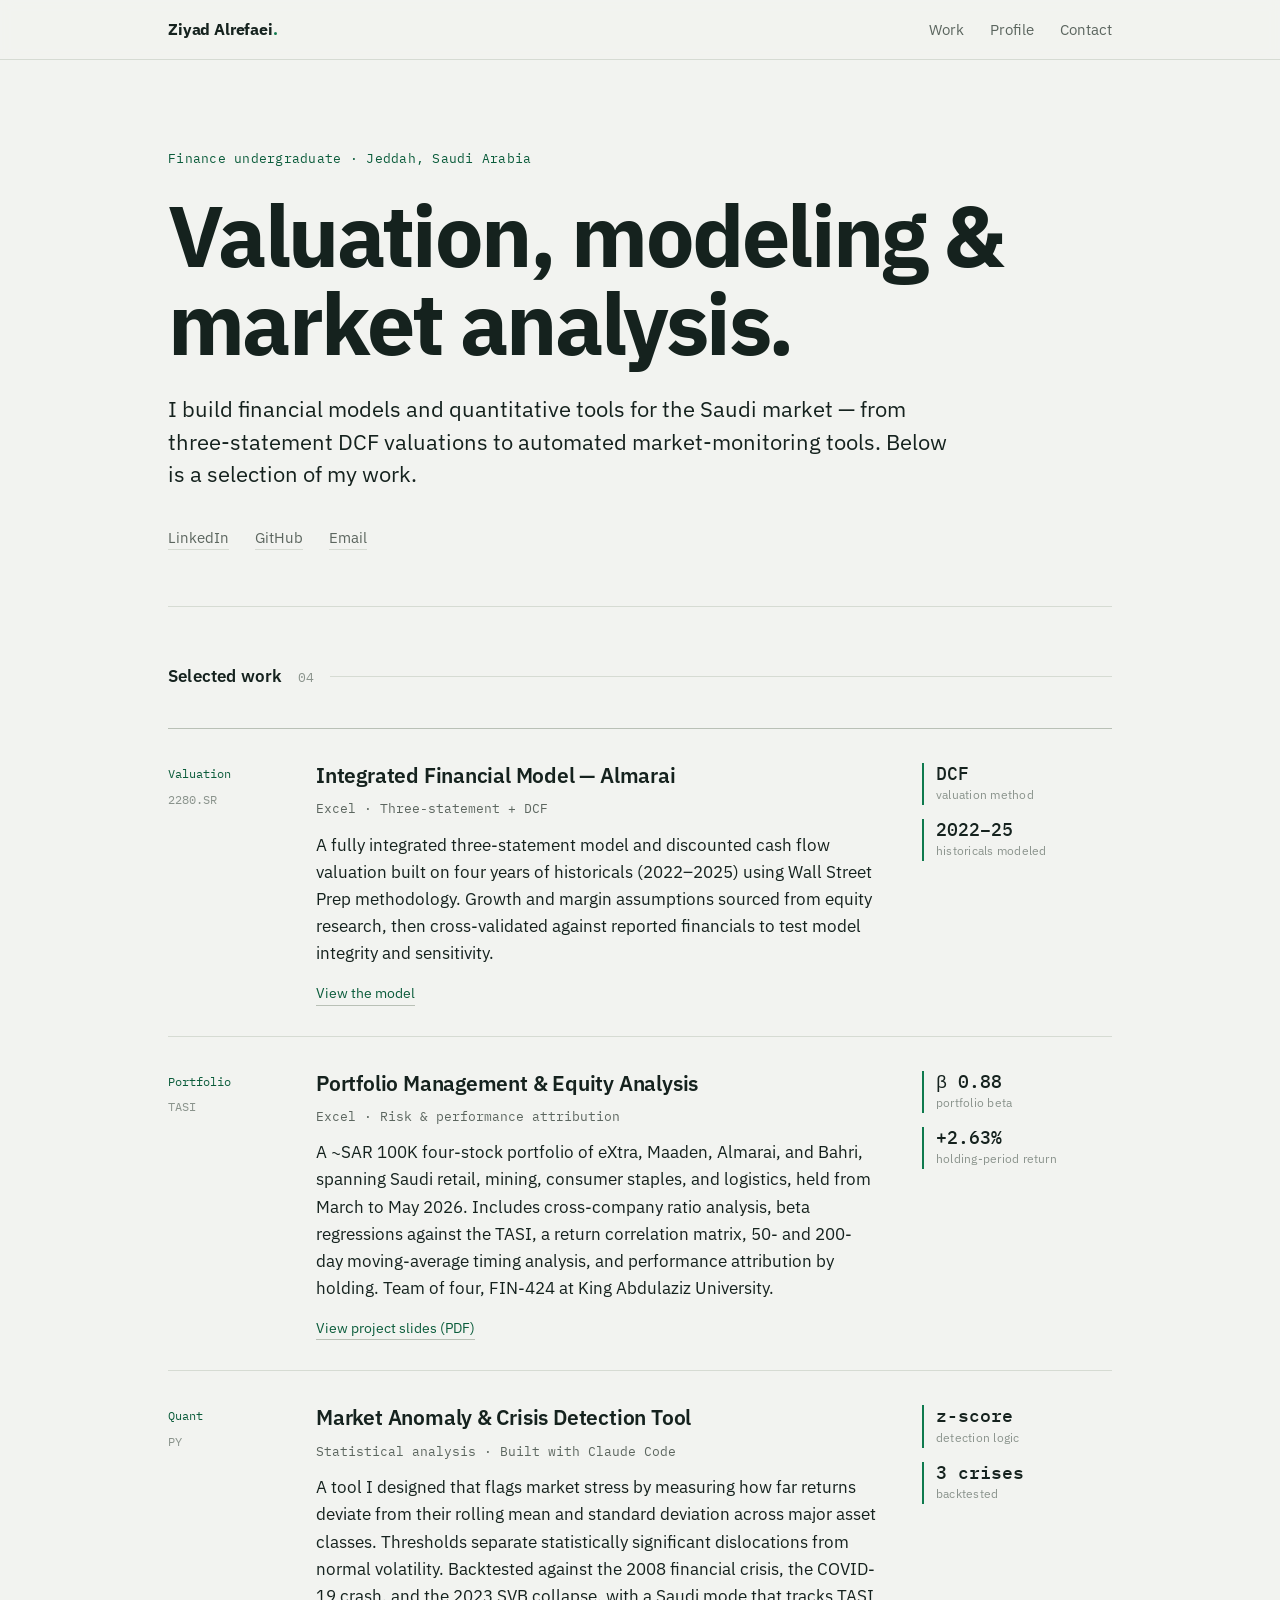
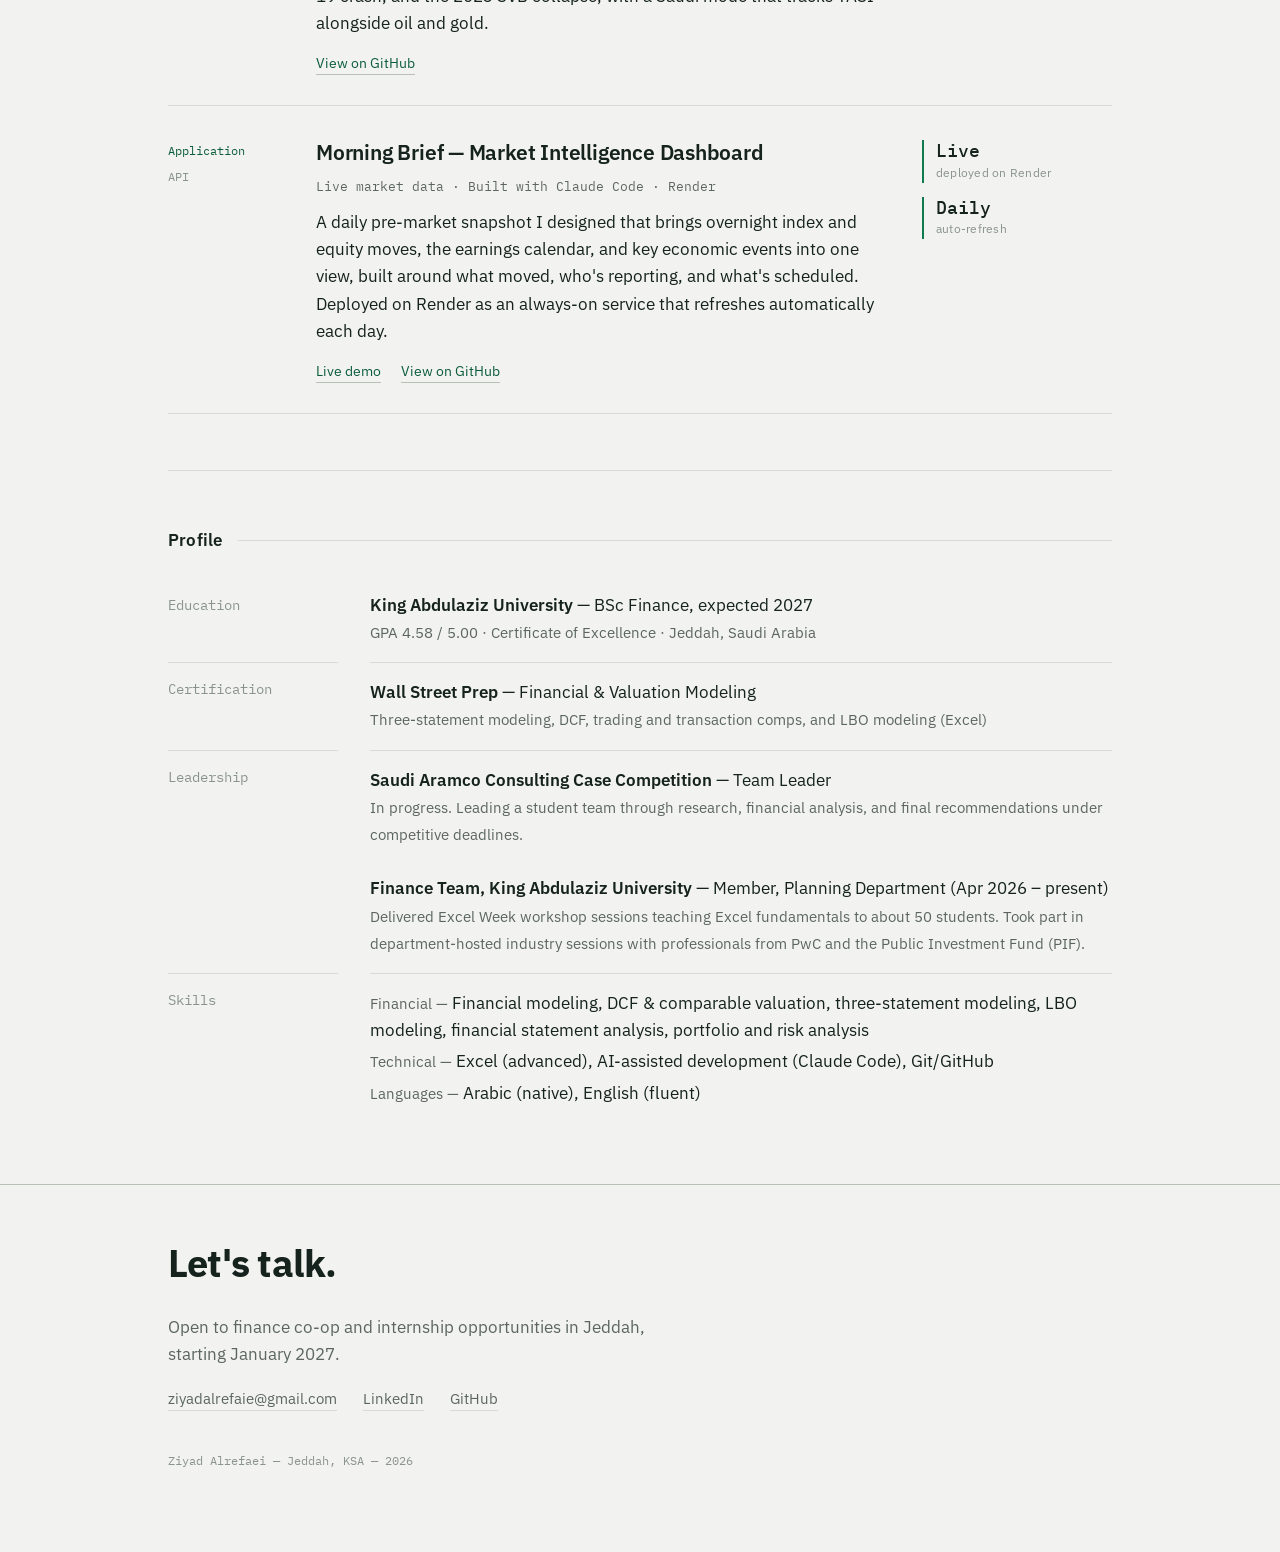
==== index.html @ aa18e40a "Add files via upload" ====
<!DOCTYPE html>
<html lang="en">
<head>
<meta charset="UTF-8">
<meta name="viewport" content="width=device-width, initial-scale=1.0">
<title>Ziyad Alrefaei — Finance</title>
<meta name="description" content="Ziyad Alrefaei — finance undergraduate focused on valuation, financial modeling, and quantitative market analysis. Selected projects.">
<link rel="preconnect" href="https://fonts.googleapis.com">
<link rel="preconnect" href="https://fonts.gstatic.com" crossorigin>
<link href="https://fonts.googleapis.com/css2?family=IBM+Plex+Mono:wght@400;500&family=IBM+Plex+Sans:wght@400;500;600;700&display=swap" rel="stylesheet">
<style>
  :root{
    --paper:#F2F3F0;
    --ink:#15221E;
    --muted:#5C665F;
    --faint:#8A938C;
    --line:#D6DBD3;
    --line-strong:#B9C0B6;
    --accent:#0F7A4E;
    --accent-deep:#0B5C3B;
    --down:#B23A2E;
    --maxw:1000px;
  }
  *{box-sizing:border-box;}
  html{scroll-behavior:smooth;}
  body{
    margin:0;
    background:var(--paper);
    color:var(--ink);
    font-family:"IBM Plex Sans",system-ui,sans-serif;
    font-size:17px;
    line-height:1.6;
    -webkit-font-smoothing:antialiased;
  }
  .mono{font-family:"IBM Plex Mono",ui-monospace,monospace;font-variant-numeric:tabular-nums;}
  a{color:var(--accent-deep);text-decoration:none;border-bottom:1px solid var(--line-strong);transition:border-color .15s ease,color .15s ease;}
  a:hover{color:var(--accent);border-color:var(--accent);}
  .wrap{max-width:var(--maxw);margin:0 auto;padding:0 28px;}

  /* Header */
  header.top{
    position:sticky;top:0;z-index:10;
    background:color-mix(in srgb,var(--paper) 88%, transparent);
    backdrop-filter:saturate(120%) blur(6px);
    border-bottom:1px solid var(--line);
  }
  .top .wrap{display:flex;align-items:baseline;justify-content:space-between;padding-top:16px;padding-bottom:16px;gap:20px;}
  .wordmark{font-weight:700;letter-spacing:-.01em;font-size:1rem;border:none;color:var(--ink);}
  .wordmark .dot{color:var(--accent);}
  nav.top-nav a{border:none;color:var(--muted);font-size:.92rem;margin-left:22px;}
  nav.top-nav a:hover{color:var(--accent);}
  @media(max-width:560px){nav.top-nav a{margin-left:16px;font-size:.85rem;}}

  /* Hero */
  .hero{padding:88px 0 56px;}
  .hero .role{
    font-family:"IBM Plex Mono",monospace;font-size:.82rem;letter-spacing:.02em;
    color:var(--accent-deep);margin:0 0 22px;
  }
  .hero h1{
    font-weight:700;letter-spacing:-.03em;line-height:1.02;margin:0;
    font-size:clamp(2.7rem,8vw,5.4rem);
  }
  .hero .lede{
    max-width:60ch;margin:26px 0 0;font-size:clamp(1.05rem,2.3vw,1.35rem);
    color:var(--ink);line-height:1.5;
  }
  .contacts{margin-top:34px;display:flex;flex-wrap:wrap;gap:10px 26px;font-size:.95rem;}
  .contacts a{color:var(--muted);border-color:var(--line);}
  .contacts a:hover{color:var(--accent);border-color:var(--accent);}

  /* Section scaffolding */
  section{padding:56px 0;border-top:1px solid var(--line);}
  .sec-head{display:flex;align-items:baseline;gap:16px;margin-bottom:38px;}
  .sec-head h2{font-size:1.05rem;font-weight:600;letter-spacing:.01em;margin:0;}
  .sec-head .count{font-family:"IBM Plex Mono",monospace;font-size:.8rem;color:var(--faint);}
  .sec-head .rule{flex:1;height:1px;background:var(--line);align-self:center;}

  /* Projects — tearsheet rows */
  .project{
    display:grid;
    grid-template-columns:120px 1fr 190px;
    gap:28px;
    padding:30px 0;
    border-bottom:1px solid var(--line);
  }
  .project:first-of-type{border-top:1px solid var(--line-strong);}
  .p-tag{
    font-family:"IBM Plex Mono",monospace;font-size:.78rem;color:var(--accent-deep);
    padding-top:5px;
  }
  .p-tag .ticker{display:block;color:var(--faint);margin-top:6px;}
  .p-main h3{margin:0;font-size:1.3rem;font-weight:600;letter-spacing:-.01em;}
  .p-stack{font-family:"IBM Plex Mono",monospace;font-size:.8rem;color:var(--muted);margin:7px 0 12px;}
  .p-desc{margin:0;color:var(--ink);max-width:56ch;}
  .p-links{margin-top:14px;display:flex;gap:20px;font-size:.9rem;}
  .p-stats{display:flex;flex-direction:column;gap:14px;padding-top:4px;}
  .stat{border-left:2px solid var(--accent);padding-left:12px;}
  .stat .v{font-family:"IBM Plex Mono",monospace;font-size:1.15rem;font-weight:500;line-height:1.1;}
  .stat .k{font-size:.74rem;color:var(--faint);letter-spacing:.02em;margin-top:3px;}
  @media(max-width:760px){
    .project{grid-template-columns:1fr;gap:14px;padding:26px 0;}
    .p-stats{flex-direction:row;flex-wrap:wrap;gap:20px 28px;}
  }

  /* Definition-style blocks (education, skills, experience) */
  .rows{display:grid;grid-template-columns:170px 1fr;gap:10px 32px;}
  .rows dt{color:var(--faint);font-size:.85rem;font-family:"IBM Plex Mono",monospace;padding-top:3px;}
  .rows dd{margin:0;}
  .rows dd + dt{border-top:1px solid var(--line);padding-top:16px;margin-top:6px;}
  .rows dt.brk{border-top:1px solid var(--line);padding-top:16px;margin-top:6px;}
  .rows dd.brk{border-top:1px solid var(--line);padding-top:16px;margin-top:6px;}
  .rows strong{font-weight:600;}
  .rows .meta{color:var(--muted);font-size:.95rem;}
  @media(max-width:620px){.rows{grid-template-columns:1fr;gap:6px;}.rows dd.brk,.rows dt.brk{border-top:none;padding-top:0;margin-top:0;}.rows dd{margin-bottom:14px;}}

  .skillline{margin:0 0 4px;}
  .skillline .items{color:var(--ink);}

  /* Footer */
  footer{border-top:1px solid var(--line-strong);padding:48px 0 70px;}
  footer h2{font-size:clamp(1.6rem,4vw,2.4rem);font-weight:700;letter-spacing:-.02em;margin:0 0 20px;}
  footer .contacts{margin-top:8px;}
  .colophon{margin-top:40px;font-family:"IBM Plex Mono",monospace;font-size:.75rem;color:var(--faint);}

  /* One deliberate page-load reveal */
  @media(prefers-reduced-motion:no-preference){
    .reveal{opacity:0;transform:translateY(10px);animation:rise .7s cubic-bezier(.2,.7,.2,1) forwards;}
    .reveal.d1{animation-delay:.06s;} .reveal.d2{animation-delay:.14s;} .reveal.d3{animation-delay:.22s;}
    @keyframes rise{to{opacity:1;transform:none;}}
  }
</style>
</head>
<body>

<header class="top">
  <div class="wrap">
    <a href="#top" class="wordmark">Ziyad Alrefaei<span class="dot">.</span></a>
    <nav class="top-nav">
      <a href="#work">Work</a>
      <a href="#profile">Profile</a>
      <a href="#contact">Contact</a>
    </nav>
  </div>
</header>

<main id="top">
  <div class="wrap">
    <section class="hero" style="border-top:none;">
      <p class="role reveal">Finance undergraduate · Jeddah, Saudi Arabia</p>
      <h1 class="reveal d1">Valuation, modeling &amp; market analysis.</h1>
      <p class="lede reveal d2">I build financial models and quantitative tools for the Saudi market — from three-statement DCF valuations to automated market-monitoring tools. Below is a selection of my work.</p>
      <div class="contacts reveal d3">
        <a href="https://www.linkedin.com/in/ziyad-alrefaei-849bb6348">LinkedIn</a>
        <a href="https://github.com/Ziyad115">GitHub</a>
        <a href="mailto:ziyadalrefaie@gmail.com">Email</a>
      </div>
    </section>
  </div>

  <div class="wrap">
    <section id="work">
      <div class="sec-head">
        <h2>Selected work</h2>
        <span class="count">04</span>
        <span class="rule"></span>
      </div>

      <!-- Project 1 -->
      <article class="project">
        <div class="p-tag">Valuation<span class="ticker">2280.SR</span></div>
        <div class="p-main">
          <h3>Integrated Financial Model — Almarai</h3>
          <p class="p-stack">Excel · Three-statement + DCF</p>
          <p class="p-desc">A fully integrated three-statement model and discounted cash flow valuation built on four years of historicals (2022–2025) using Wall Street Prep methodology. Growth and margin assumptions sourced from equity research, then cross-validated against reported financials to test model integrity and sensitivity.</p>
          <div class="p-links">
            <a href="files/Almarai_3-Statement-DCF-Linked_.htm">View the model</a>
          </div>
        </div>
        <div class="p-stats">
          <!-- Replace with your result, e.g. <div class="v">SAR 52.40</div><div class="k">implied share price</div> -->
          <div class="stat"><div class="v">DCF</div><div class="k">valuation method</div></div>
          <div class="stat"><div class="v">2022–25</div><div class="k">historicals modeled</div></div>
        </div>
      </article>

      <!-- Project 2 -->
      <article class="project">
        <div class="p-tag">Portfolio<span class="ticker">TASI</span></div>
        <div class="p-main">
          <h3>Portfolio Management &amp; Equity Analysis</h3>
          <p class="p-stack">Excel · Risk &amp; performance attribution</p>
          <p class="p-desc">A ~SAR 100K four-stock portfolio of eXtra, Maaden, Almarai, and Bahri, spanning Saudi retail, mining, consumer staples, and logistics, held from March to May 2026. Includes cross-company ratio analysis, beta regressions against the TASI, a return correlation matrix, 50- and 200-day moving-average timing analysis, and performance attribution by holding. Team of four, FIN-424 at King Abdulaziz University.</p>
          <div class="p-links">
            <a href="files/tasi-portfolio-project.pdf">View project slides (PDF)</a>
          </div>
        </div>
        <div class="p-stats">
          <div class="stat"><div class="v">β 0.88</div><div class="k">portfolio beta</div></div>
          <div class="stat"><div class="v">+2.63%</div><div class="k">holding-period return</div></div>
        </div>
      </article>

      <!-- Project 3 -->
      <article class="project">
        <div class="p-tag">Quant<span class="ticker">PY</span></div>
        <div class="p-main">
          <h3>Market Anomaly &amp; Crisis Detection Tool</h3>
          <p class="p-stack">Statistical analysis · Built with Claude Code</p>
          <p class="p-desc">A tool I designed that flags market stress by measuring how far returns deviate from their rolling mean and standard deviation across major asset classes. Thresholds separate statistically significant dislocations from normal volatility. Backtested against the 2008 financial crisis, the COVID-19 crash, and the 2023 SVB collapse, with a Saudi mode that tracks TASI alongside oil and gold.</p>
          <div class="p-links">
            <a href="https://github.com/Ziyad115">View on GitHub</a>
          </div>
        </div>
        <div class="p-stats">
          <div class="stat"><div class="v">z-score</div><div class="k">detection logic</div></div>
          <div class="stat"><div class="v">3 crises</div><div class="k">backtested</div></div>
        </div>
      </article>

      <!-- Project 4 -->
      <article class="project">
        <div class="p-tag">Application<span class="ticker">API</span></div>
        <div class="p-main">
          <h3>Morning Brief — Market Intelligence Dashboard</h3>
          <p class="p-stack">Live market data · Built with Claude Code · Render</p>
          <p class="p-desc">A daily pre-market snapshot I designed that brings overnight index and equity moves, the earnings calendar, and key economic events into one view, built around what moved, who's reporting, and what's scheduled. Deployed on Render as an always-on service that refreshes automatically each day.</p>
          <div class="p-links">
            <!-- Paste your Render URL here, or delete this line if the app isn't public -->
            <a href="#" data-replace="live-url">Live demo</a>
            <a href="https://github.com/Ziyad115">View on GitHub</a>
          </div>
        </div>
        <div class="p-stats">
          <div class="stat"><div class="v">Live</div><div class="k">deployed on Render</div></div>
          <div class="stat"><div class="v">Daily</div><div class="k">auto-refresh</div></div>
        </div>
      </article>
    </section>

    <section id="profile">
      <div class="sec-head">
        <h2>Profile</h2>
        <span class="rule"></span>
      </div>
      <dl class="rows">
        <dt>Education</dt>
        <dd>
          <strong>King Abdulaziz University</strong> — BSc Finance, expected 2027<br>
          <span class="meta">GPA 4.58 / 5.00 · Certificate of Excellence · Jeddah, Saudi Arabia</span>
        </dd>

        <dt class="brk">Certification</dt>
        <dd class="brk"><strong>Wall Street Prep</strong> — Financial &amp; Valuation Modeling<br>
          <span class="meta">Three-statement modeling, DCF, trading and transaction comps, and LBO modeling (Excel)</span></dd>

        <dt class="brk">Leadership</dt>
        <dd class="brk">
          <strong>Saudi Aramco Consulting Case Competition</strong> — Team Leader<br>
          <span class="meta">In progress. Leading a student team through research, financial analysis, and final recommendations under competitive deadlines.</span>
          <br><br>
          <strong>Finance Team, King Abdulaziz University</strong> — Member, Planning Department (Apr 2026 – present)<br>
          <span class="meta">Delivered Excel Week workshop sessions teaching Excel fundamentals to about 50 students. Took part in department-hosted industry sessions with professionals from PwC and the Public Investment Fund (PIF).</span>
        </dd>

        <dt class="brk">Skills</dt>
        <dd class="brk">
          <p class="skillline"><span class="meta">Financial —</span> <span class="items">Financial modeling, DCF &amp; comparable valuation, three-statement modeling, LBO modeling, financial statement analysis, portfolio and risk analysis</span></p>
          <p class="skillline"><span class="meta">Technical —</span> <span class="items">Excel (advanced), AI-assisted development (Claude Code), Git/GitHub</span></p>
          <p class="skillline"><span class="meta">Languages —</span> <span class="items">Arabic (native), English (fluent)</span></p>
        </dd>
      </dl>
    </section>
  </div>

  <footer id="contact">
    <div class="wrap">
      <h2>Let's talk.</h2>
      <p class="meta" style="max-width:48ch;color:var(--muted);">Open to finance co-op and internship opportunities in Jeddah, starting January 2027.</p>
      <div class="contacts">
        <a href="mailto:ziyadalrefaie@gmail.com">ziyadalrefaie@gmail.com</a>
        <a href="https://www.linkedin.com/in/ziyad-alrefaei-849bb6348">LinkedIn</a>
        <a href="https://github.com/Ziyad115">GitHub</a>
      </div>
      <p class="colophon">Ziyad Alrefaei — Jeddah, KSA — 2026</p>
    </div>
  </footer>
</main>

</body>
</html>
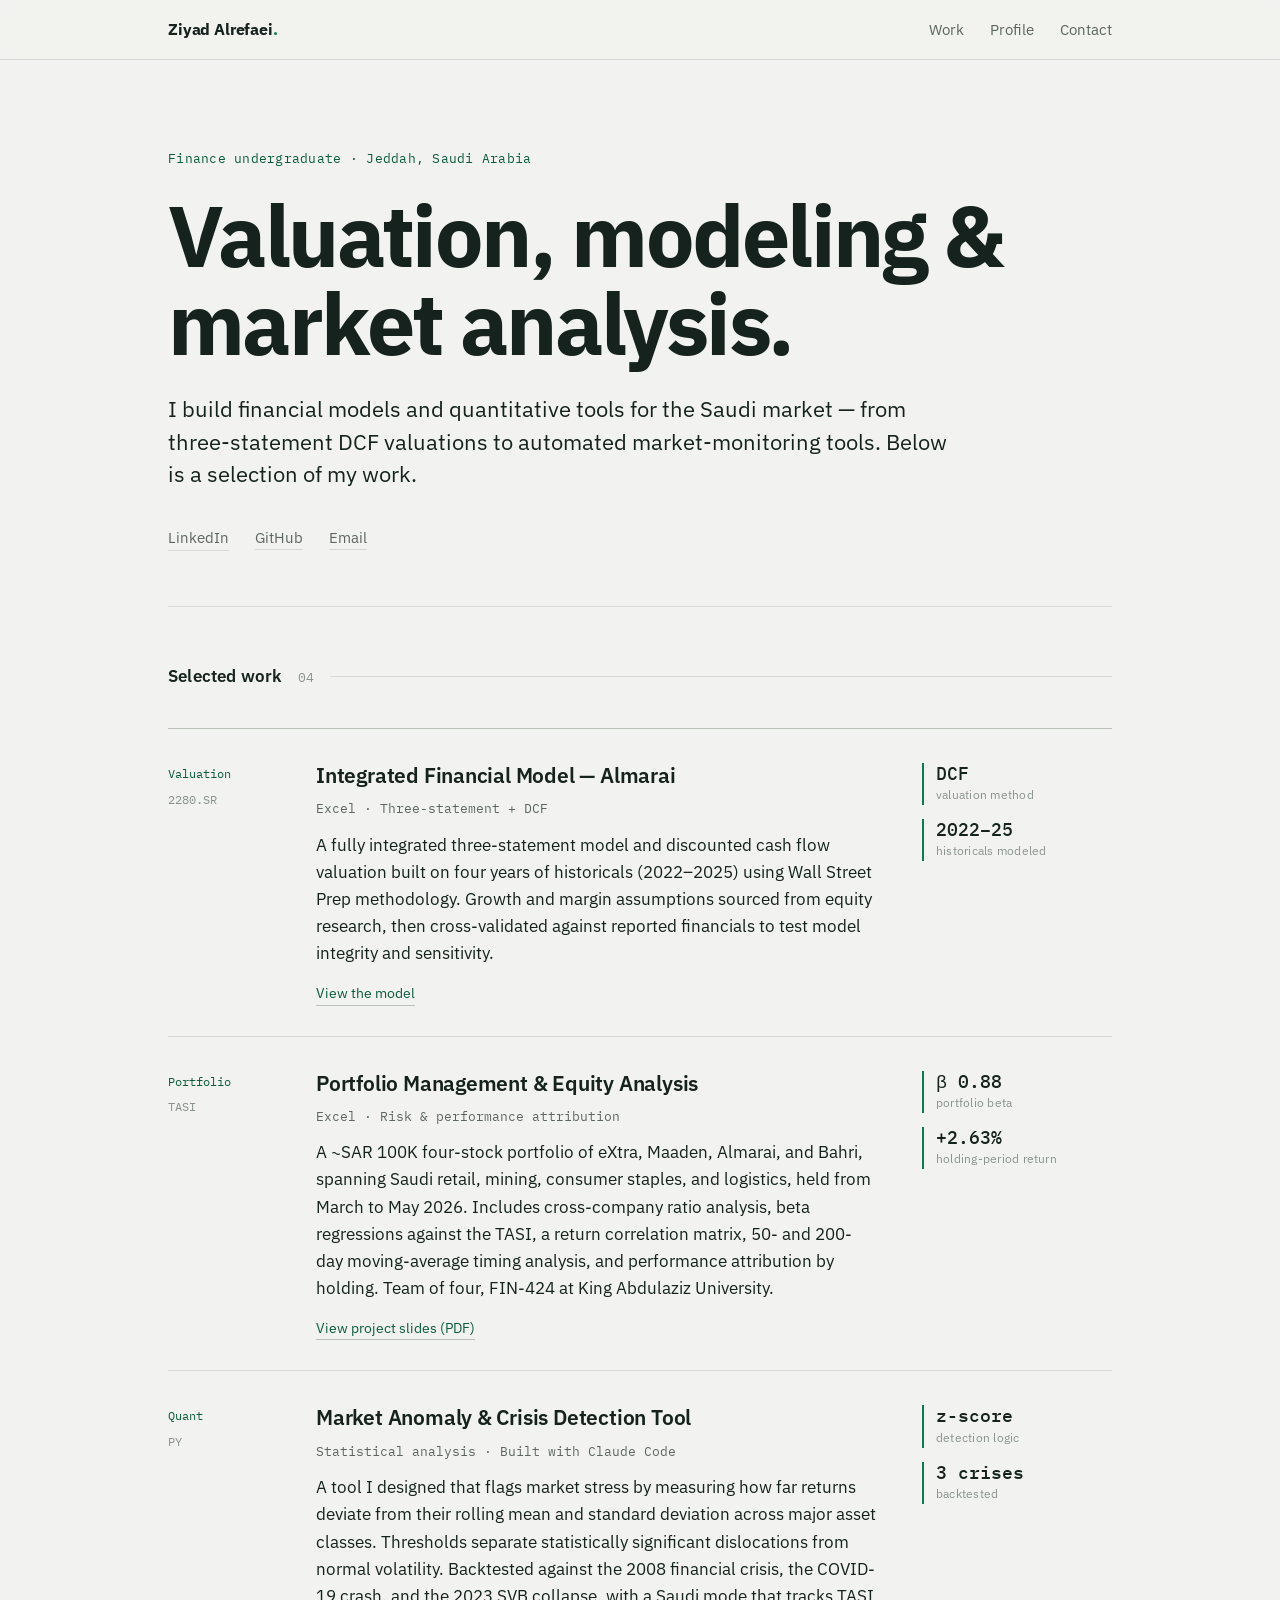
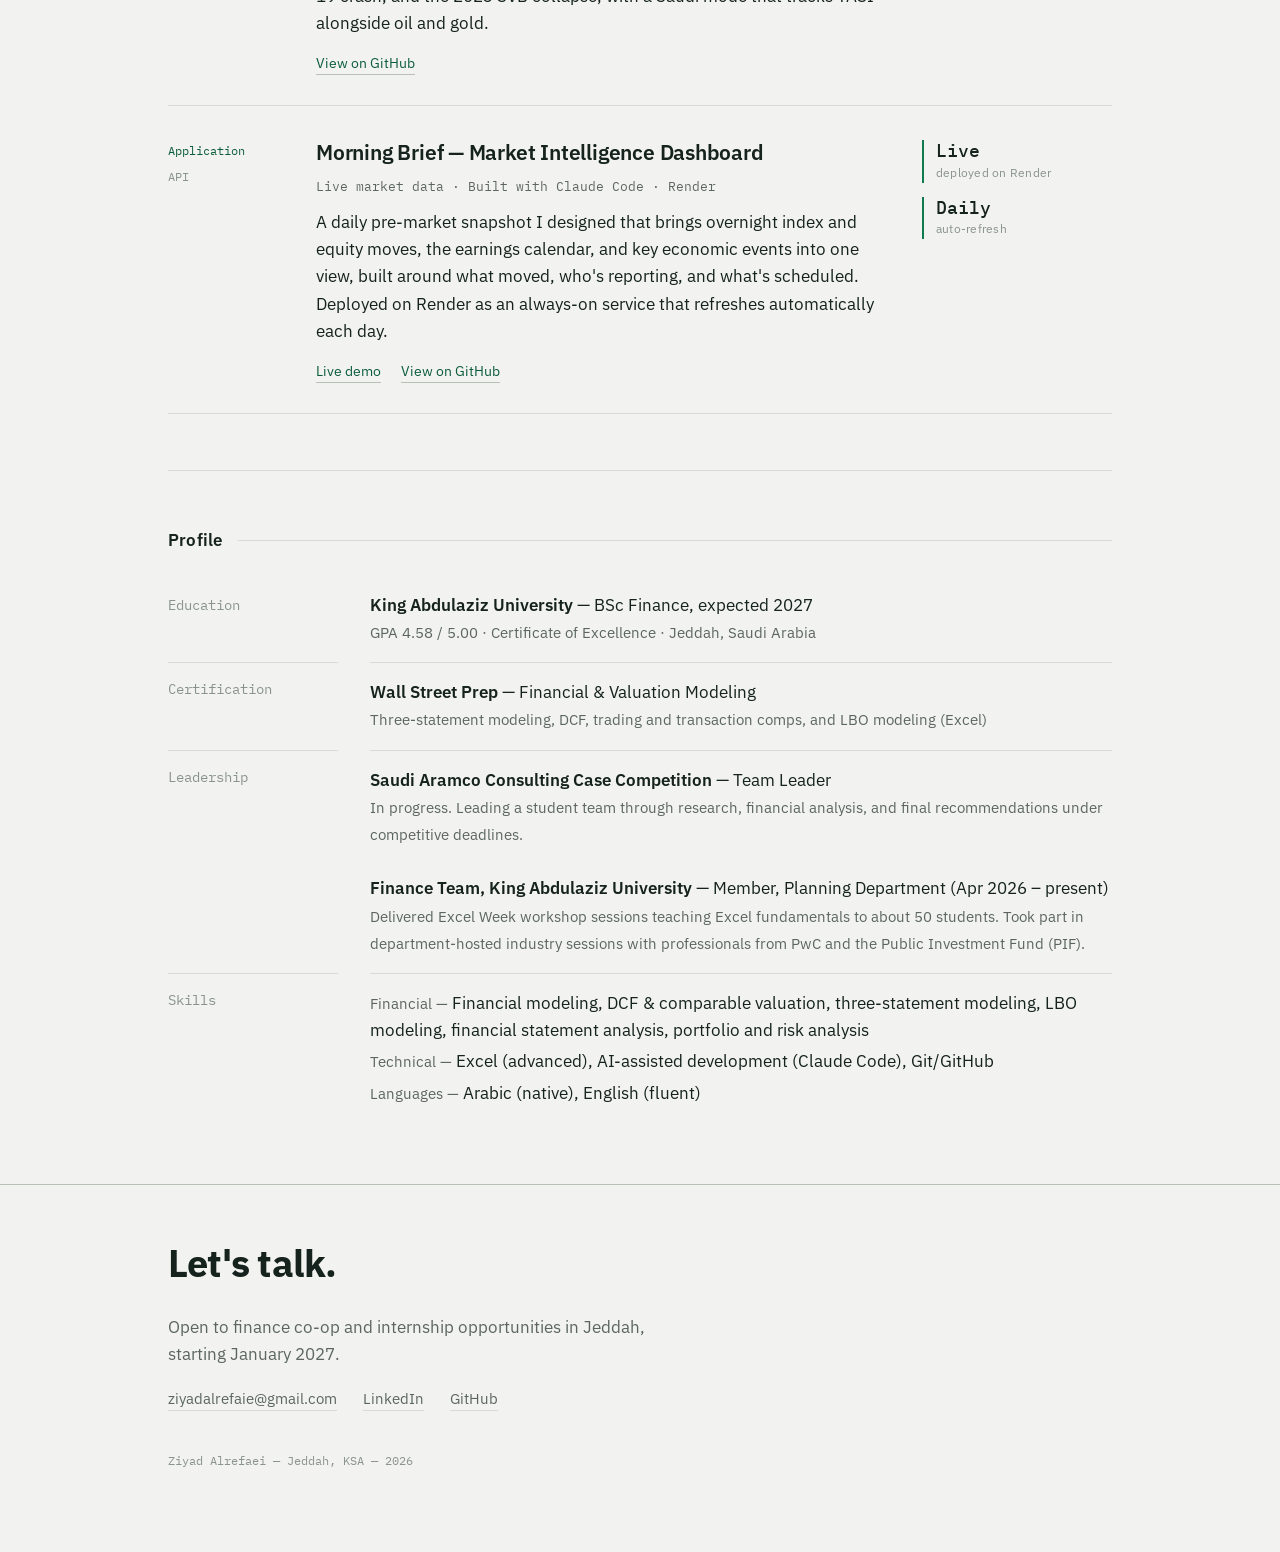
==== commit 79aa9c2b: "Add files via upload" ====
--- a/index.html
+++ b/index.html
@@ -174,7 +174,7 @@
           <p class="p-stack">Excel · Three-statement + DCF</p>
           <p class="p-desc">A fully integrated three-statement model and discounted cash flow valuation built on four years of historicals (2022–2025) using Wall Street Prep methodology. Growth and margin assumptions sourced from equity research, then cross-validated against reported financials to test model integrity and sensitivity.</p>
           <div class="p-links">
-            <a href="files/Almarai_3-Statement-DCF-Linked_.htm">View the model</a>
+            <a href="Files/Almarai_3-Statement-DCF-Linked_.htm">View the model</a>
           </div>
         </div>
         <div class="p-stats">
@@ -192,7 +192,7 @@
           <p class="p-stack">Excel · Risk &amp; performance attribution</p>
           <p class="p-desc">A ~SAR 100K four-stock portfolio of eXtra, Maaden, Almarai, and Bahri, spanning Saudi retail, mining, consumer staples, and logistics, held from March to May 2026. Includes cross-company ratio analysis, beta regressions against the TASI, a return correlation matrix, 50- and 200-day moving-average timing analysis, and performance attribution by holding. Team of four, FIN-424 at King Abdulaziz University.</p>
           <div class="p-links">
-            <a href="files/tasi-portfolio-project.pdf">View project slides (PDF)</a>
+            <a href="Files/tasi-portfolio-project.pdf">View project slides (PDF)</a>
           </div>
         </div>
         <div class="p-stats">
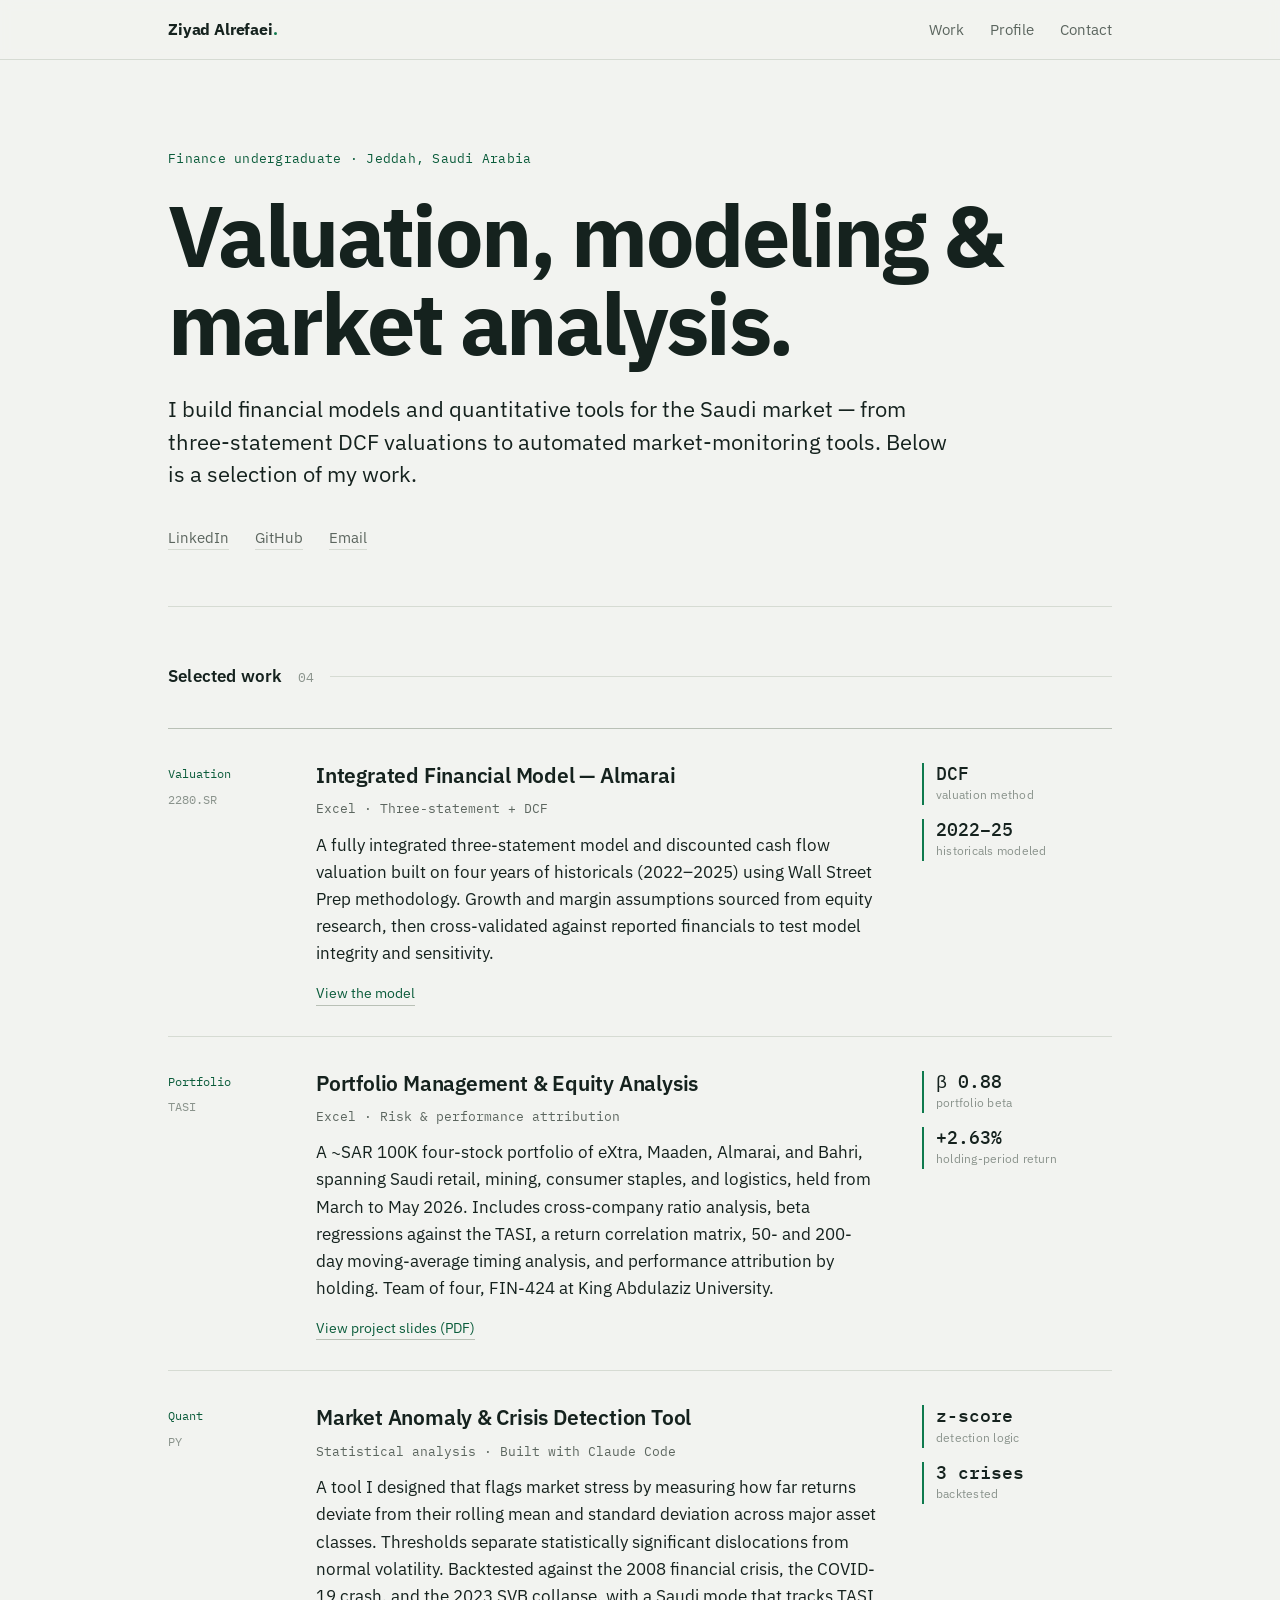
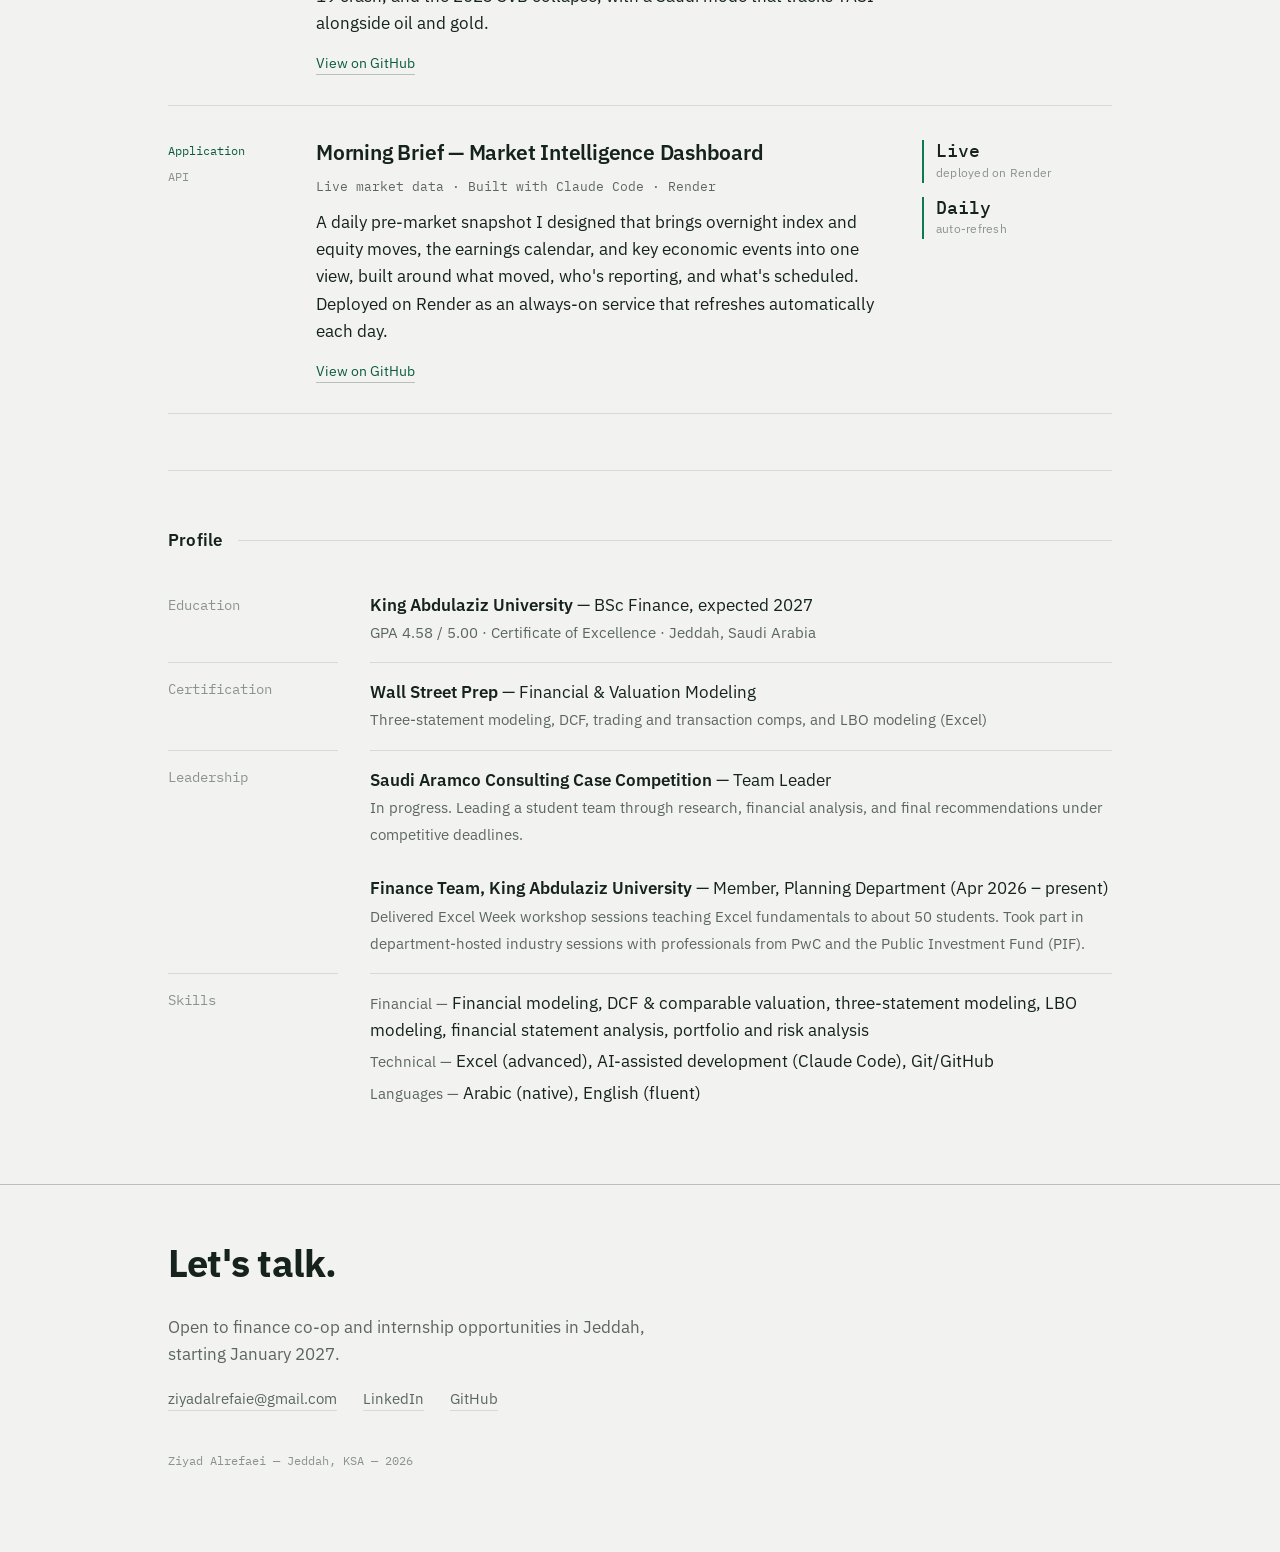
==== commit c06f891b: "Update project links in index.html" ====
--- a/index.html
+++ b/index.html
@@ -192,7 +192,7 @@
           <p class="p-stack">Excel · Risk &amp; performance attribution</p>
           <p class="p-desc">A ~SAR 100K four-stock portfolio of eXtra, Maaden, Almarai, and Bahri, spanning Saudi retail, mining, consumer staples, and logistics, held from March to May 2026. Includes cross-company ratio analysis, beta regressions against the TASI, a return correlation matrix, 50- and 200-day moving-average timing analysis, and performance attribution by holding. Team of four, FIN-424 at King Abdulaziz University.</p>
           <div class="p-links">
-            <a href="Files/tasi-portfolio-project.pdf">View project slides (PDF)</a>
+            <a href="Files/tasi-portfolio-project..pdf">View project slides (PDF)</a>
           </div>
         </div>
         <div class="p-stats">
@@ -209,7 +209,7 @@
           <p class="p-stack">Statistical analysis · Built with Claude Code</p>
           <p class="p-desc">A tool I designed that flags market stress by measuring how far returns deviate from their rolling mean and standard deviation across major asset classes. Thresholds separate statistically significant dislocations from normal volatility. Backtested against the 2008 financial crisis, the COVID-19 crash, and the 2023 SVB collapse, with a Saudi mode that tracks TASI alongside oil and gold.</p>
           <div class="p-links">
-            <a href="https://github.com/Ziyad115">View on GitHub</a>
+            <a href="https://github.com/Ziyad115/market-anomaly-detector">View on GitHub</a>
           </div>
         </div>
         <div class="p-stats">
@@ -226,9 +226,7 @@
           <p class="p-stack">Live market data · Built with Claude Code · Render</p>
           <p class="p-desc">A daily pre-market snapshot I designed that brings overnight index and equity moves, the earnings calendar, and key economic events into one view, built around what moved, who's reporting, and what's scheduled. Deployed on Render as an always-on service that refreshes automatically each day.</p>
           <div class="p-links">
-            <!-- Paste your Render URL here, or delete this line if the app isn't public -->
-            <a href="#" data-replace="live-url">Live demo</a>
-            <a href="https://github.com/Ziyad115">View on GitHub</a>
+            <a href="https://github.com/Ziyad115/morning-brief">View on GitHub</a>
           </div>
         </div>
         <div class="p-stats">
